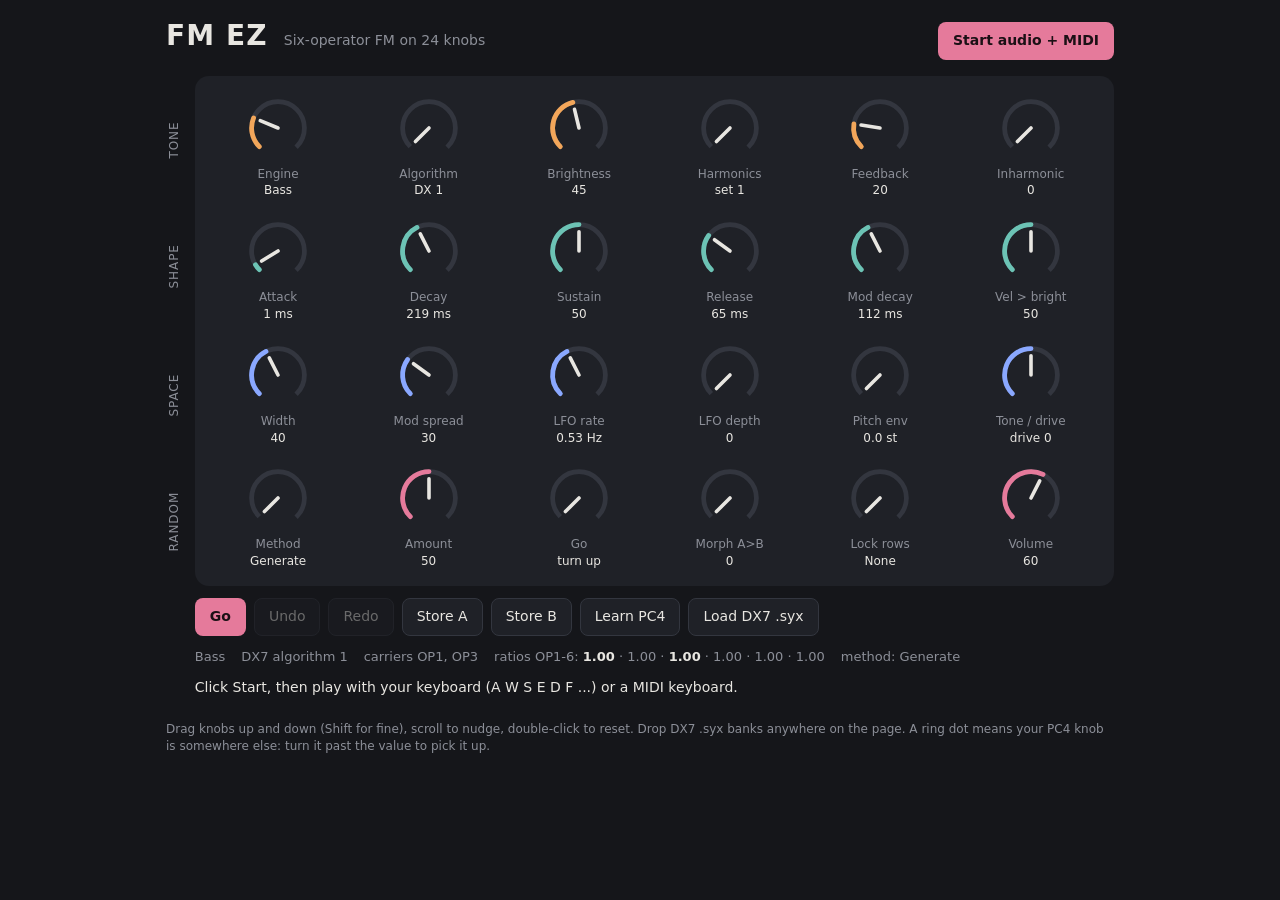
==== index.html @ 7d1e9450 "Load DX7 .syx banks and mutate, breed and morph the voices Co-Authored-By: Claude Opus 5.5 <noreply@" ====
<!doctype html>
<html lang="en">
<head>
  <meta charset="utf-8" />
  <meta name="viewport" content="width=device-width, initial-scale=1" />
  <title>FM EZ</title>
  <link rel="stylesheet" href="css/style.css" />
</head>
<body>
  <header>
    <h1>FM EZ</h1>
    <p class="sub">Six-operator FM on 24 knobs</p>
    <button id="start" class="primary">Start audio + MIDI</button>
  </header>

  <main>
    <div class="rows">
      <span>Tone</span><span>Shape</span><span>Space</span><span>Random</span>
    </div>
    <div id="grid" class="grid"></div>

    <div class="actions">
      <button id="go" class="primary">Go</button>
      <button id="undo">Undo</button>
      <button id="redo">Redo</button>
      <button id="storeA">Store A</button>
      <button id="storeB">Store B</button>
      <button id="learn">Learn PC4</button>
      <button id="load">Load DX7 .syx</button>
      <input id="file" type="file" accept=".syx,.SYX,application/octet-stream" multiple hidden />
    </div>

    <div id="info" class="info"></div>
    <div id="status" class="status">Click Start, then play with your keyboard (A W S E D F ...) or a MIDI keyboard.</div>
  </main>

  <footer>
    Drag knobs up and down (Shift for fine), scroll to nudge, double-click to reset.
    Drop DX7 .syx banks anywhere on the page. A ring dot means your PC4 knob is somewhere else: turn it past the value to pick it up.
  </footer>

  <script type="module" src="js/main.js"></script>
</body>
</html>
---- css/style.css ----
:root {
  --bg: #15161a;
  --panel: #1f2127;
  --ink: #e8e6e1;
  --muted: #8c8f98;
  --track: #33363f;
  --tone: #f2a65a;
  --shape: #6cc3b5;
  --space: #8aa8ff;
  --random: #e57a9b;
  color-scheme: dark;
}
* { box-sizing: border-box; }
body {
  margin: 0;
  background: var(--bg);
  color: var(--ink);
  font: 14px/1.4 system-ui, -apple-system, "Segoe UI", sans-serif;
  padding: 16px;
  max-width: 980px;
  margin-inline: auto;
}
header { display: flex; align-items: baseline; gap: 16px; flex-wrap: wrap; margin-bottom: 16px; }
h1 { margin: 0; font-size: 28px; letter-spacing: 0.04em; }
.sub { margin: 0; color: var(--muted); flex: 1; }
button {
  background: var(--panel); color: var(--ink); border: 1px solid var(--track);
  border-radius: 8px; padding: 8px 14px; font: inherit; cursor: pointer;
}
button:hover { border-color: var(--muted); }
button:disabled { opacity: 0.4; cursor: default; }
button.primary { background: var(--random); color: #1b1015; border-color: transparent; font-weight: 600; }
body.running #start { display: none; }
button.filled { border-color: var(--random); }

main { display: grid; grid-template-columns: auto 1fr; gap: 12px; }
.rows { display: grid; grid-template-rows: repeat(4, 1fr); color: var(--muted); font-size: 12px; text-transform: uppercase; letter-spacing: 0.08em; }
.rows span { display: flex; align-items: center; writing-mode: vertical-rl; transform: rotate(180deg); justify-content: center; }
.grid {
  display: grid; grid-template-columns: repeat(6, 1fr); gap: 8px;
  background: var(--panel); padding: 12px; border-radius: 14px;
}
.knob { text-align: center; user-select: none; touch-action: none; cursor: ns-resize; padding: 4px 0; border-radius: 10px; outline: none; }
.knob:focus-visible, .knob.active { background: #ffffff0d; }
.knob svg { width: 100%; max-width: 72px; display: block; margin: 0 auto; }
.knob .track { fill: none; stroke: var(--track); stroke-width: 4; stroke-dasharray: 103.7 34.6; transform: rotate(135deg); transform-origin: 30px 30px; }
.knob .arc { fill: none; stroke: var(--c); stroke-width: 4; stroke-linecap: round; }
.knob .pointer { stroke: var(--ink); stroke-width: 3; stroke-linecap: round; }
.knob .hw { fill: var(--ink); opacity: 0; }
.knob.waiting .hw { opacity: 0.9; }
.knob.waiting .arc { opacity: 0.55; }
.knob[data-row="tone"] { --c: var(--tone); }
.knob[data-row="shape"] { --c: var(--shape); }
.knob[data-row="space"] { --c: var(--space); }
.knob[data-row="random"] { --c: var(--random); }
.label { font-size: 12px; color: var(--muted); margin-top: 2px; white-space: nowrap; overflow: hidden; text-overflow: ellipsis; }
.value { font-size: 12px; font-variant-numeric: tabular-nums; min-height: 1.4em; white-space: nowrap; overflow: hidden; text-overflow: ellipsis; }
.actions { grid-column: 2; display: flex; flex-wrap: wrap; gap: 8px; }
.info { grid-column: 2; display: flex; flex-wrap: wrap; gap: 6px 16px; color: var(--muted); font-size: 13px; }
.info b { color: var(--ink); }
.status { grid-column: 2; color: var(--ink); min-height: 1.4em; }
footer { margin-top: 24px; color: var(--muted); font-size: 12px; }

@media (max-width: 640px) {
  main { grid-template-columns: 1fr; }
  .rows { display: none; }
  .actions, .info, .status { grid-column: 1; }
  .grid { gap: 2px; padding: 6px; }
  .label, .value { font-size: 10px; }
}
body.drop { outline: 3px dashed var(--random); outline-offset: -8px; }
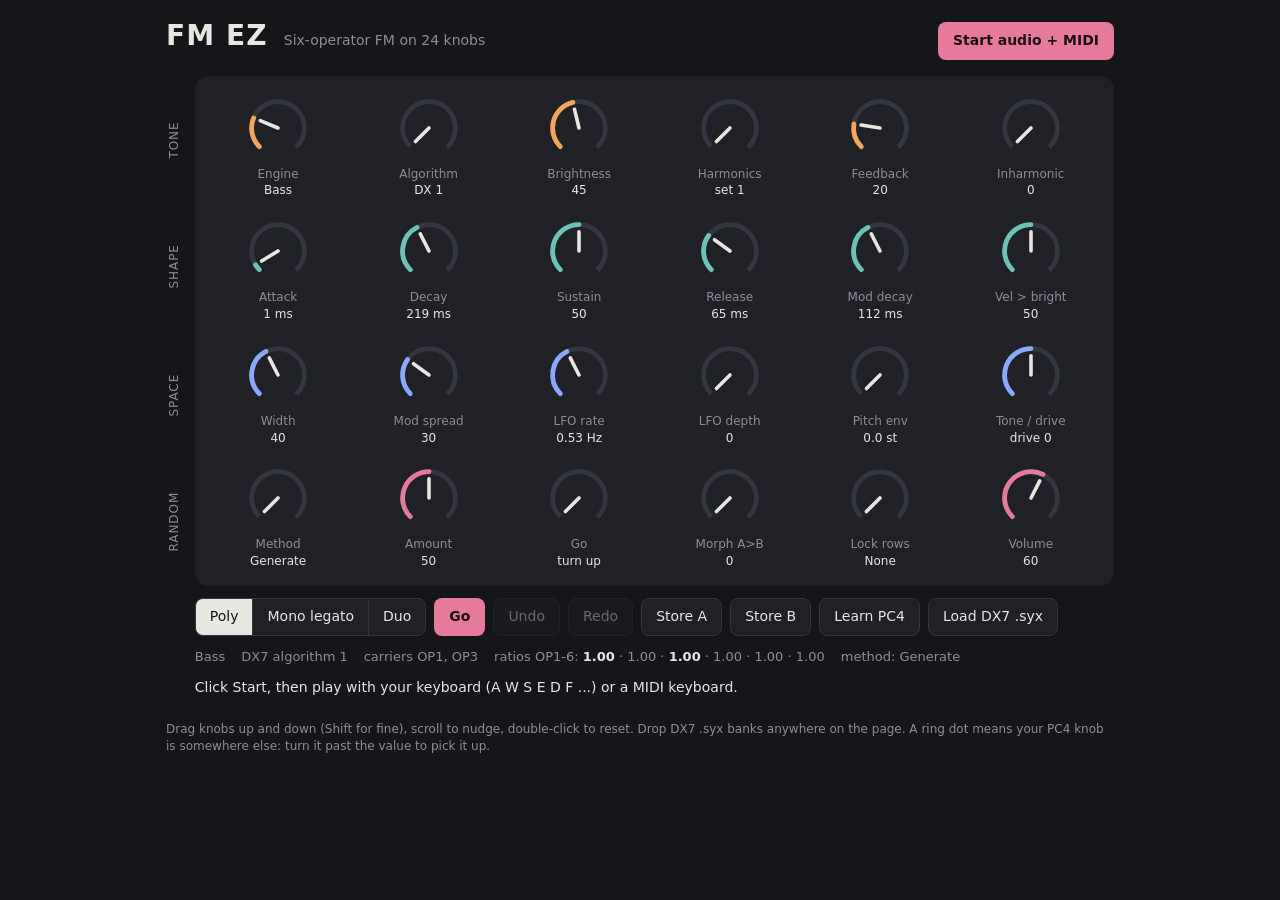
==== commit 148285ae: "Add poly, mono legato and duophonic voice modes Co-Authored-By: Claude Opus 5.5 <noreply@anthropic.c" ====
--- a/index.html
+++ b/index.html
@@ -20,6 +20,9 @@
     <div id="grid" class="grid"></div>
 
     <div class="actions">
+      <div class="seg" role="group" aria-label="Voice mode">
+        <button data-mode="poly" class="on">Poly</button><button data-mode="mono">Mono legato</button><button data-mode="duo">Duo</button>
+      </div>
       <button id="go" class="primary">Go</button>
       <button id="undo">Undo</button>
       <button id="redo">Redo</button>
--- a/css/style.css
+++ b/css/style.css
@@ -69,3 +69,8 @@
   .label, .value { font-size: 10px; }
 }
 body.drop { outline: 3px dashed var(--random); outline-offset: -8px; }
+.seg { display: inline-flex; }
+.seg button { border-radius: 0; margin-left: -1px; }
+.seg button:first-child { border-radius: 8px 0 0 8px; margin-left: 0; }
+.seg button:last-child { border-radius: 0 8px 8px 0; }
+.seg button.on { background: var(--ink); color: var(--bg); }
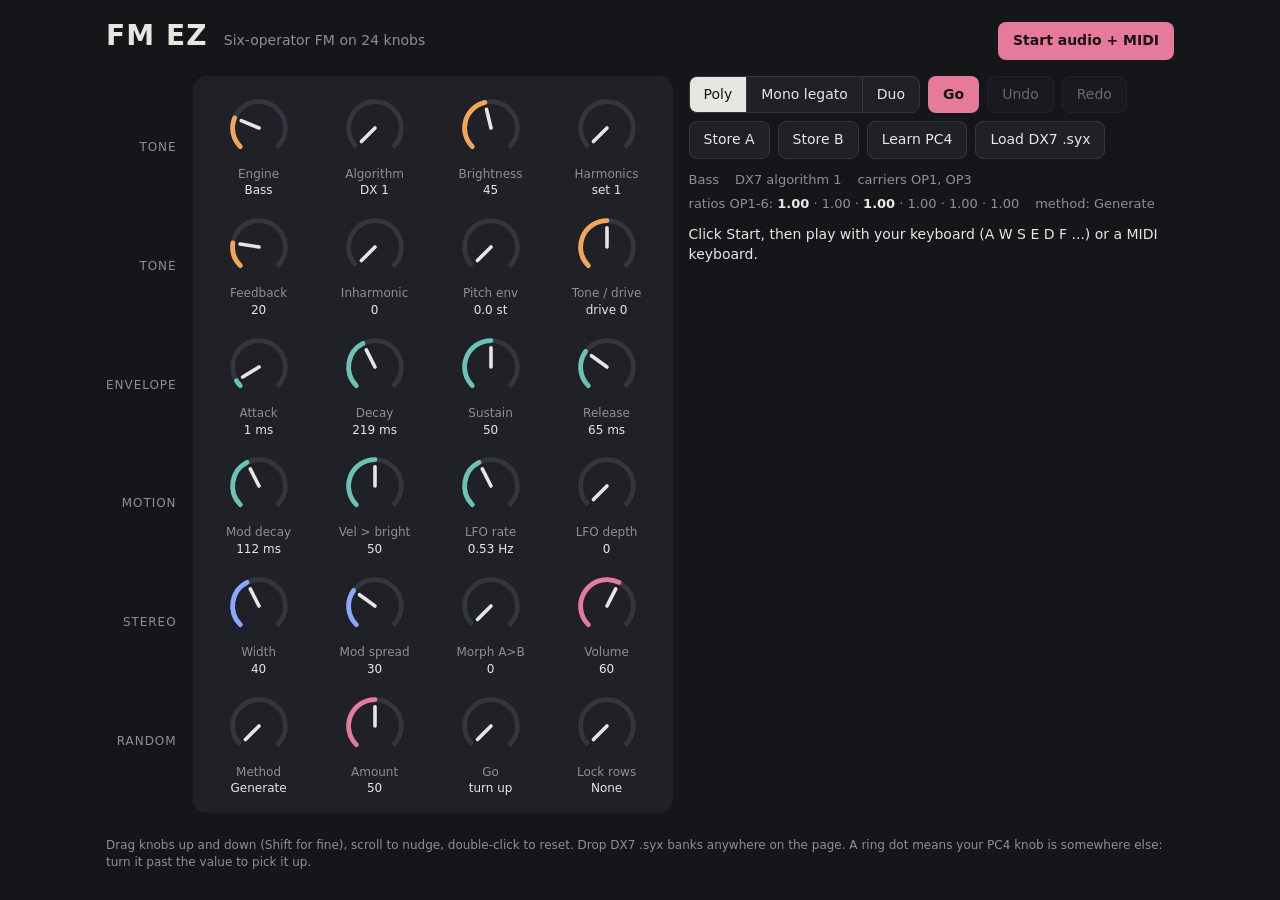
==== commit 95de6cf0: "Lay the knobs out 4 across by 6 down to match the Faderfox PC4 Co-Authored-By: Claude Opus 5.5 <nore" ====
--- a/index.html
+++ b/index.html
@@ -15,10 +15,11 @@
 
   <main>
     <div class="rows">
-      <span>Tone</span><span>Shape</span><span>Space</span><span>Random</span>
+      <span>Tone</span><span>Tone</span><span>Envelope</span><span>Motion</span><span>Stereo</span><span>Random</span>
     </div>
     <div id="grid" class="grid"></div>
 
+    <div class="side">
     <div class="actions">
       <div class="seg" role="group" aria-label="Voice mode">
         <button data-mode="poly" class="on">Poly</button><button data-mode="mono">Mono legato</button><button data-mode="duo">Duo</button>
@@ -35,6 +36,7 @@
 
     <div id="info" class="info"></div>
     <div id="status" class="status">Click Start, then play with your keyboard (A W S E D F ...) or a MIDI keyboard.</div>
+    </div>
   </main>
 
   <footer>
--- a/css/style.css
+++ b/css/style.css
@@ -17,7 +17,7 @@
   color: var(--ink);
   font: 14px/1.4 system-ui, -apple-system, "Segoe UI", sans-serif;
   padding: 16px;
-  max-width: 980px;
+  max-width: 1100px;
   margin-inline: auto;
 }
 header { display: flex; align-items: baseline; gap: 16px; flex-wrap: wrap; margin-bottom: 16px; }
@@ -33,11 +33,12 @@
 body.running #start { display: none; }
 button.filled { border-color: var(--random); }
 
-main { display: grid; grid-template-columns: auto 1fr; gap: 12px; }
-.rows { display: grid; grid-template-rows: repeat(4, 1fr); color: var(--muted); font-size: 12px; text-transform: uppercase; letter-spacing: 0.08em; }
-.rows span { display: flex; align-items: center; writing-mode: vertical-rl; transform: rotate(180deg); justify-content: center; }
+main { display: grid; grid-template-columns: auto minmax(0, 480px) 1fr; gap: 16px; align-items: start; }
+.side { display: flex; flex-direction: column; gap: 12px; }
+.rows { align-self: stretch; padding: 12px 0; display: grid; grid-template-rows: repeat(6, 1fr); color: var(--muted); font-size: 12px; text-transform: uppercase; letter-spacing: 0.08em; }
+.rows span { display: flex; align-items: center; justify-content: flex-end; }
 .grid {
-  display: grid; grid-template-columns: repeat(6, 1fr); gap: 8px;
+  display: grid; grid-template-columns: repeat(4, 1fr); gap: 4px 8px;
   background: var(--panel); padding: 12px; border-radius: 14px;
 }
 .knob { text-align: center; user-select: none; touch-action: none; cursor: ns-resize; padding: 4px 0; border-radius: 10px; outline: none; }
@@ -55,16 +56,19 @@
 .knob[data-row="random"] { --c: var(--random); }
 .label { font-size: 12px; color: var(--muted); margin-top: 2px; white-space: nowrap; overflow: hidden; text-overflow: ellipsis; }
 .value { font-size: 12px; font-variant-numeric: tabular-nums; min-height: 1.4em; white-space: nowrap; overflow: hidden; text-overflow: ellipsis; }
-.actions { grid-column: 2; display: flex; flex-wrap: wrap; gap: 8px; }
-.info { grid-column: 2; display: flex; flex-wrap: wrap; gap: 6px 16px; color: var(--muted); font-size: 13px; }
+.actions { display: flex; flex-wrap: wrap; gap: 8px; }
+.info { display: flex; flex-wrap: wrap; gap: 6px 16px; color: var(--muted); font-size: 13px; }
 .info b { color: var(--ink); }
-.status { grid-column: 2; color: var(--ink); min-height: 1.4em; }
+.status { color: var(--ink); min-height: 1.4em; }
 footer { margin-top: 24px; color: var(--muted); font-size: 12px; }
 
+@media (max-width: 860px) {
+  main { grid-template-columns: auto minmax(0, 480px); }
+  .side { grid-column: 1 / -1; }
+}
 @media (max-width: 640px) {
   main { grid-template-columns: 1fr; }
   .rows { display: none; }
-  .actions, .info, .status { grid-column: 1; }
   .grid { gap: 2px; padding: 6px; }
   .label, .value { font-size: 10px; }
 }
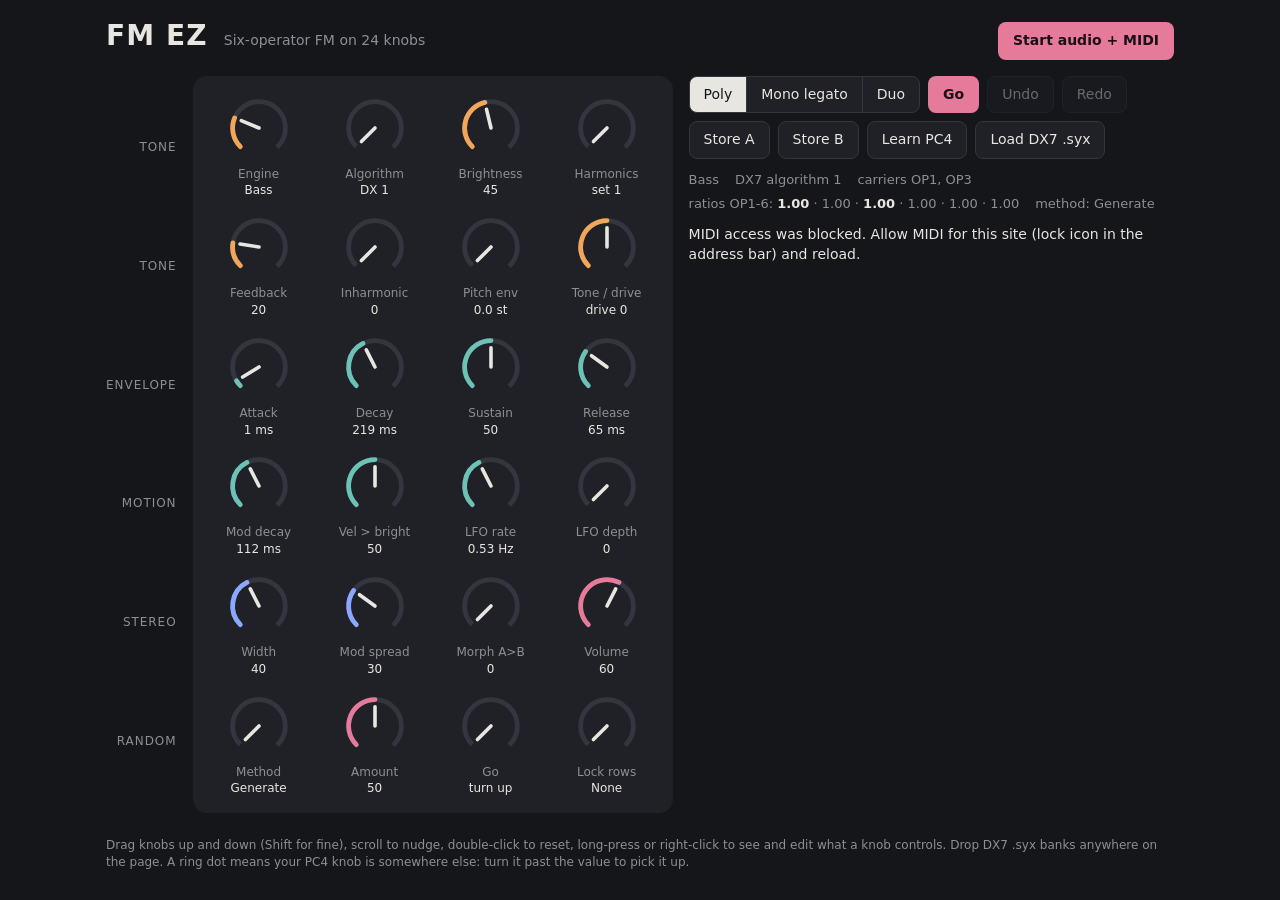
==== commit 2f41c703: "Long-press or right-click a knob to see and edit what it controls The matrix shows every operator an" ====
--- a/index.html
+++ b/index.html
@@ -40,9 +40,11 @@
   </main>
 
   <footer>
-    Drag knobs up and down (Shift for fine), scroll to nudge, double-click to reset.
+    Drag knobs up and down (Shift for fine), scroll to nudge, double-click to reset, long-press or right-click to see and edit what a knob controls.
     Drop DX7 .syx banks anywhere on the page. A ring dot means your PC4 knob is somewhere else: turn it past the value to pick it up.
   </footer>
+
+  <div id="matrix" class="matrix" hidden><div class="panel" role="dialog" aria-label="Knob matrix"></div></div>
 
   <script type="module" src="js/main.js"></script>
 </body>
--- a/css/style.css
+++ b/css/style.css
@@ -78,3 +78,24 @@
 .seg button:first-child { border-radius: 8px 0 0 8px; margin-left: 0; }
 .seg button:last-child { border-radius: 0 8px 8px 0; }
 .seg button.on { background: var(--ink); color: var(--bg); }
+.knob.learn { background: #e57a9b33; box-shadow: 0 0 0 2px var(--random) inset; }
+
+.matrix { position: fixed; inset: 0; background: #0009; display: flex; align-items: center; justify-content: center; padding: 16px; z-index: 10; }
+.matrix[hidden] { display: none; }
+.matrix .panel { background: var(--panel); border: 1px solid var(--track); border-radius: 14px; padding: 16px 20px; max-width: min(900px, 100%); max-height: 90vh; overflow: auto; }
+.matrix h2 { margin: 0 0 12px; font-size: 18px; }
+.matrix h2 span { color: var(--muted); font-weight: normal; margin-left: 8px; }
+.matrix table { border-collapse: collapse; font-size: 13px; font-variant-numeric: tabular-nums; }
+.matrix th, .matrix td { padding: 6px 10px; border-bottom: 1px solid var(--track); text-align: left; vertical-align: top; white-space: nowrap; }
+.matrix thead th { color: var(--muted); font-weight: normal; }
+.matrix tbody th small { display: block; color: var(--muted); font-weight: normal; }
+.matrix td b { display: block; font-weight: 600; }
+.matrix td small { color: var(--muted); }
+.matrix td.off { color: var(--track); }
+.matrix td.depth input { width: 110px; accent-color: var(--random); vertical-align: middle; }
+.matrix td.depth output { display: inline-block; width: 44px; text-align: right; }
+.matrix .globals { list-style: none; padding: 0; margin: 12px 0 0; display: grid; gap: 6px; }
+.matrix .globals li { display: grid; grid-template-columns: 180px 120px 1fr; gap: 8px; }
+.matrix .globals span, .matrix .globals small, .matrix .hint, .matrix .help { color: var(--muted); }
+.matrix .hint { font-size: 12px; margin: 12px 0 0; }
+.matrix .hint button { margin-left: 8px; padding: 4px 10px; font-size: 12px; }
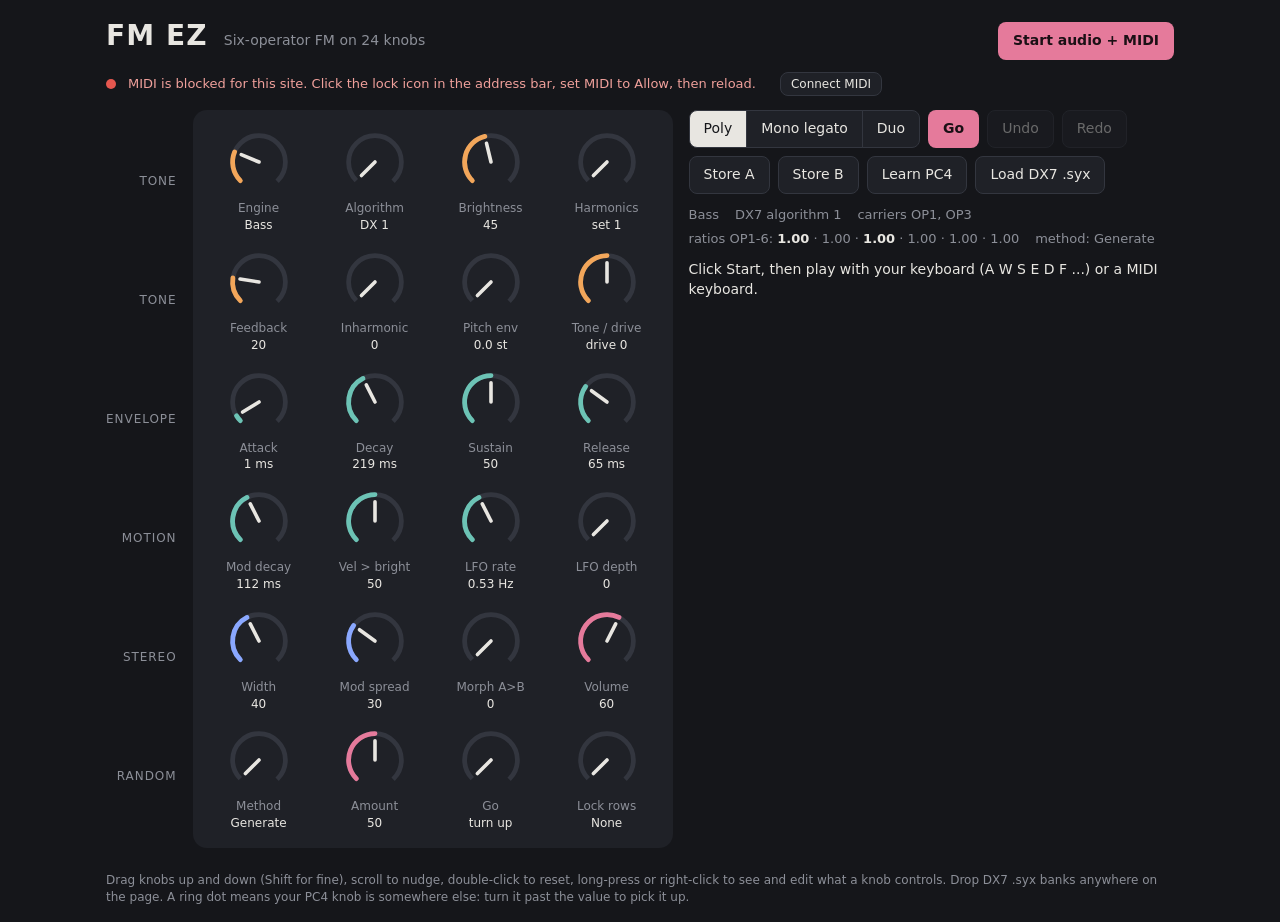
==== commit f9adb83a: "MIDI diagnostics bar and a fix for ports going silent - Keep a reference to the MIDIAccess object (C" ====
--- a/index.html
+++ b/index.html
@@ -12,6 +12,13 @@
     <p class="sub">Six-operator FM on 24 knobs</p>
     <button id="start" class="primary">Start audio + MIDI</button>
   </header>
+
+  <div id="midibar" class="midibar" role="status">
+    <span id="mididot" class="dot" aria-hidden="true"></span>
+    <span id="midiports">MIDI: starting...</span>
+    <span id="midilast"></span>
+    <button id="midiconnect">Connect MIDI</button>
+  </div>
 
   <main>
     <div class="rows">
--- a/css/style.css
+++ b/css/style.css
@@ -99,3 +99,12 @@
 .matrix .globals span, .matrix .globals small, .matrix .hint, .matrix .help { color: var(--muted); }
 .matrix .hint { font-size: 12px; margin: 12px 0 0; }
 .matrix .hint button { margin-left: 8px; padding: 4px 10px; font-size: 12px; }
+
+.midibar { display: flex; flex-wrap: wrap; align-items: center; gap: 4px 12px; margin: -4px 0 14px; font-size: 13px; color: var(--muted); }
+.midibar .dot { width: 10px; height: 10px; border-radius: 50%; background: var(--track); transition: background 0.5s; flex: none; }
+.midibar .dot.ok { background: #4fbf7a; }
+.midibar .dot.bad { background: #e5574f; }
+.midibar .dot.flash { background: var(--random); transition: none; }
+.midibar.problem #midiports { color: #f0a09b; }
+.midibar #midilast { color: var(--ink); font-variant-numeric: tabular-nums; }
+.midibar button { padding: 3px 10px; font-size: 12px; }
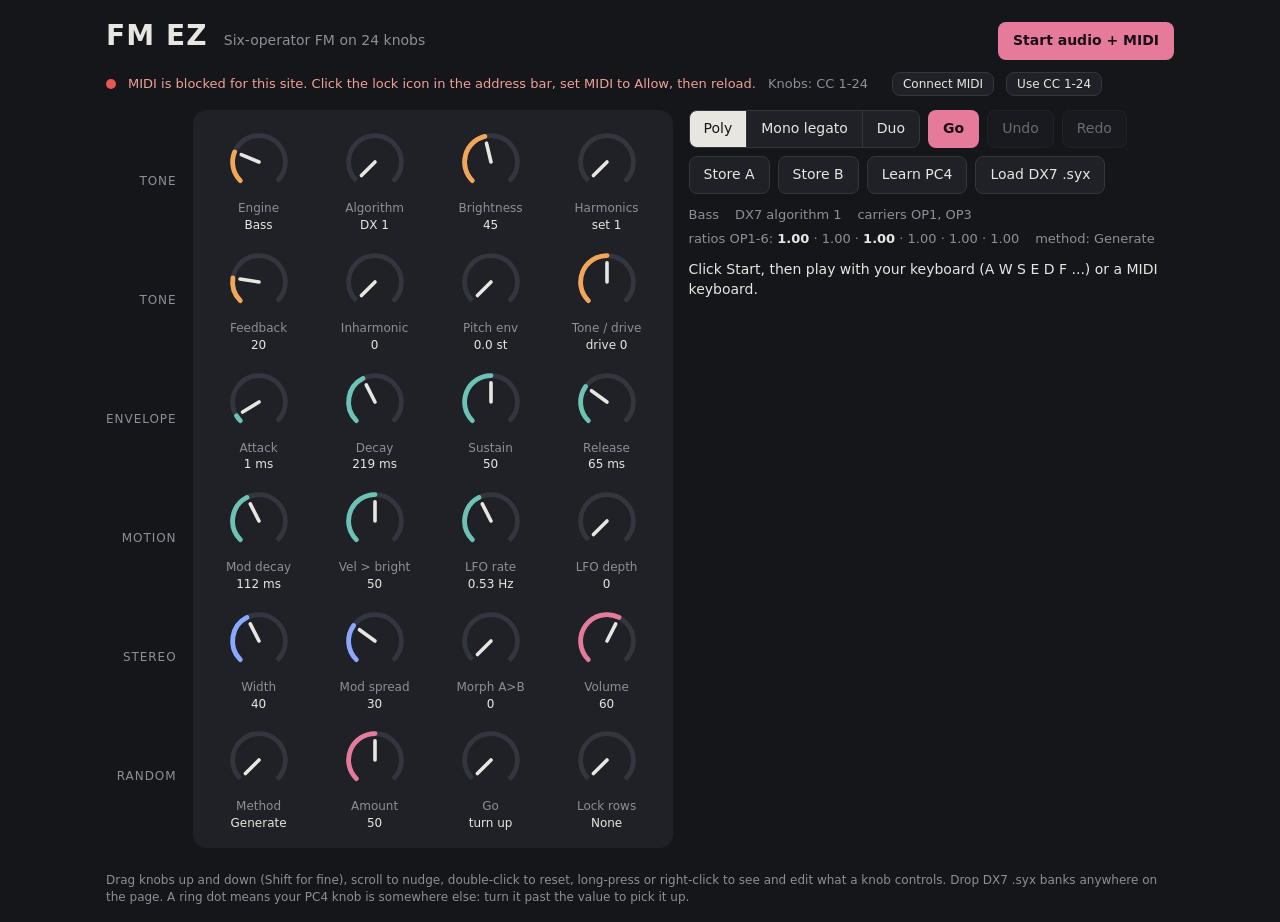
==== commit 25ee82a8: "Default PC4 mapping: CC 1-24 in grid order on any channel Learn PC4 still overrides it; Use CC 1-24 " ====
--- a/index.html
+++ b/index.html
@@ -16,8 +16,10 @@
   <div id="midibar" class="midibar" role="status">
     <span id="mididot" class="dot" aria-hidden="true"></span>
     <span id="midiports">MIDI: starting...</span>
+    <span id="midimap"></span>
     <span id="midilast"></span>
     <button id="midiconnect">Connect MIDI</button>
+    <button id="midireset">Use CC 1-24</button>
   </div>
 
   <main>
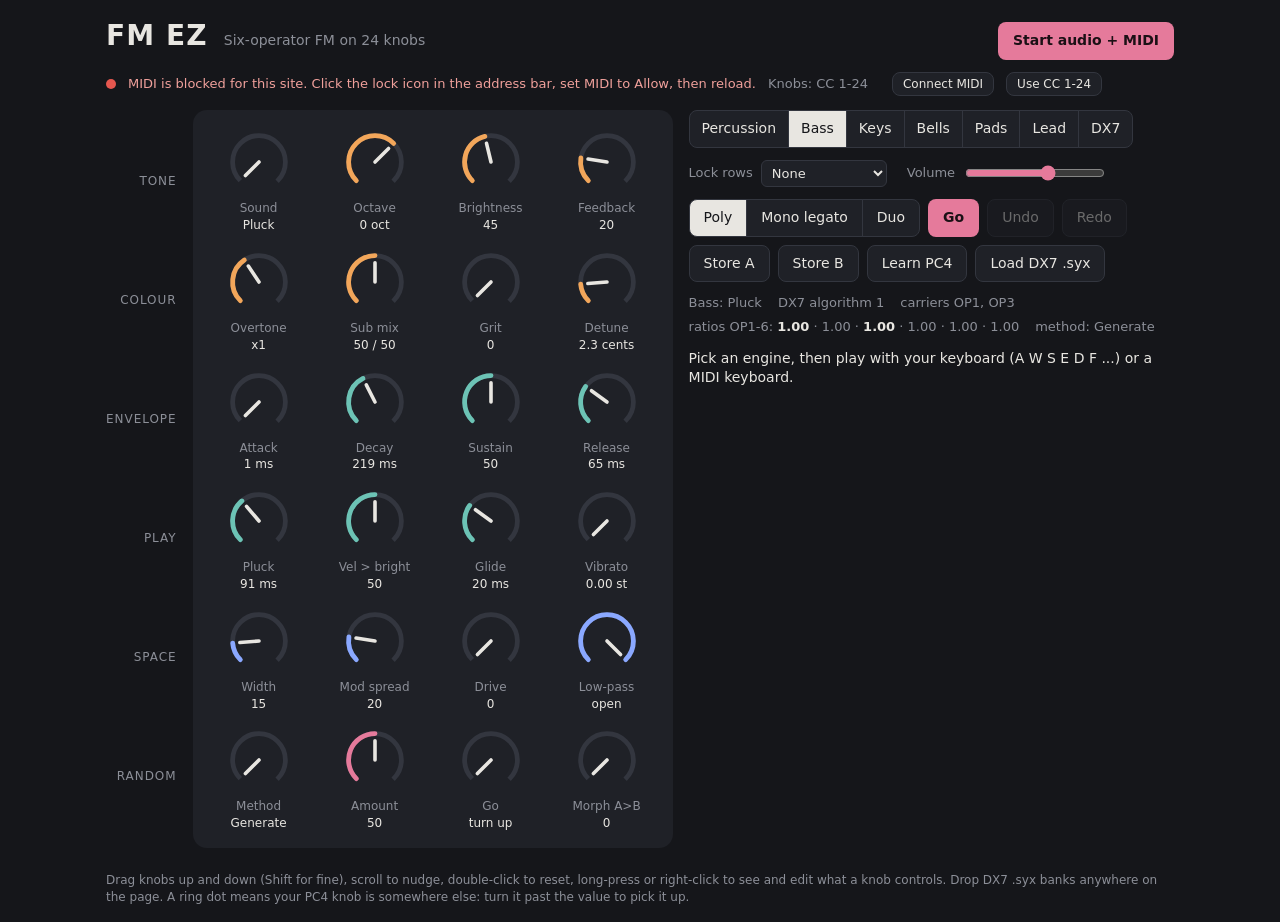
==== commit 54415554: "Engine switch with its own set of macros per engine Engines are picked with on-screen buttons or MID" ====
--- a/index.html
+++ b/index.html
@@ -29,8 +29,13 @@
     <div id="grid" class="grid"></div>
 
     <div class="side">
+    <div id="engines" class="seg engines" role="group" aria-label="Engine"></div>
+    <div class="controls">
+      <label>Lock rows <select id="lock"></select></label>
+      <label>Volume <input id="volume" type="range" min="0" max="100" /></label>
+    </div>
     <div class="actions">
-      <div class="seg" role="group" aria-label="Voice mode">
+      <div id="modes" class="seg" role="group" aria-label="Voice mode">
         <button data-mode="poly" class="on">Poly</button><button data-mode="mono">Mono legato</button><button data-mode="duo">Duo</button>
       </div>
       <button id="go" class="primary">Go</button>
@@ -44,7 +49,7 @@
     </div>
 
     <div id="info" class="info"></div>
-    <div id="status" class="status">Click Start, then play with your keyboard (A W S E D F ...) or a MIDI keyboard.</div>
+    <div id="status" class="status">Pick an engine, then play with your keyboard (A W S E D F ...) or a MIDI keyboard.</div>
     </div>
   </main>
 
--- a/css/style.css
+++ b/css/style.css
@@ -108,3 +108,10 @@
 .midibar.problem #midiports { color: #f0a09b; }
 .midibar #midilast { color: var(--ink); font-variant-numeric: tabular-nums; }
 .midibar button { padding: 3px 10px; font-size: 12px; }
+
+.engines { flex-wrap: wrap; }
+.engines button { padding: 8px 12px; }
+.controls { display: flex; flex-wrap: wrap; gap: 8px 20px; align-items: center; color: var(--muted); font-size: 13px; }
+.controls label { display: flex; align-items: center; gap: 8px; }
+.controls select { background: var(--panel); color: var(--ink); border: 1px solid var(--track); border-radius: 6px; padding: 4px 6px; font: inherit; }
+.controls input[type=range] { accent-color: var(--random); width: 140px; }
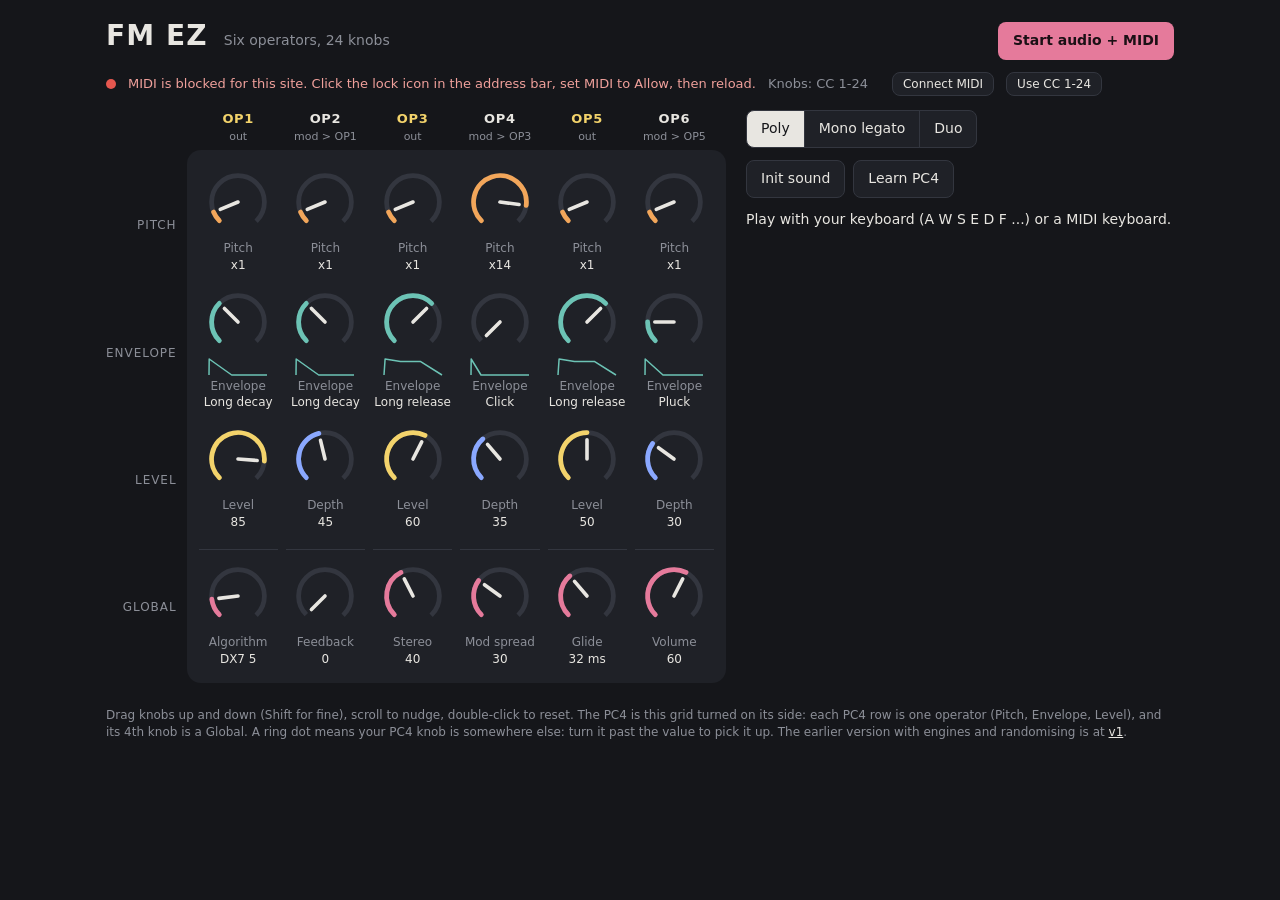
==== commit c6a9252c: "Simplify to just the engine: pitch, envelope morph and level per operator Six columns, one per opera" ====
--- a/index.html
+++ b/index.html
@@ -9,7 +9,7 @@
 <body>
   <header>
     <h1>FM EZ</h1>
-    <p class="sub">Six-operator FM on 24 knobs</p>
+    <p class="sub">Six operators, 24 knobs</p>
     <button id="start" class="primary">Start audio + MIDI</button>
   </header>
 
@@ -23,42 +23,30 @@
   </div>
 
   <main>
-    <div class="rows">
-      <span>Tone</span><span>Tone</span><span>Envelope</span><span>Motion</span><span>Stereo</span><span>Random</span>
+    <div class="board">
+      <div id="heads" class="heads"></div>
+      <div class="rows"><span>Pitch</span><span>Envelope</span><span>Level</span><span>Global</span></div>
+      <div id="grid" class="grid"></div>
     </div>
-    <div id="grid" class="grid"></div>
 
     <div class="side">
-    <div id="engines" class="seg engines" role="group" aria-label="Engine"></div>
-    <div class="controls">
-      <label>Lock rows <select id="lock"></select></label>
-      <label>Volume <input id="volume" type="range" min="0" max="100" /></label>
-    </div>
-    <div class="actions">
       <div id="modes" class="seg" role="group" aria-label="Voice mode">
         <button data-mode="poly" class="on">Poly</button><button data-mode="mono">Mono legato</button><button data-mode="duo">Duo</button>
       </div>
-      <button id="go" class="primary">Go</button>
-      <button id="undo">Undo</button>
-      <button id="redo">Redo</button>
-      <button id="storeA">Store A</button>
-      <button id="storeB">Store B</button>
-      <button id="learn">Learn PC4</button>
-      <button id="load">Load DX7 .syx</button>
-      <input id="file" type="file" accept=".syx,.SYX,application/octet-stream" multiple hidden />
-    </div>
-
-    <div id="info" class="info"></div>
-    <div id="status" class="status">Pick an engine, then play with your keyboard (A W S E D F ...) or a MIDI keyboard.</div>
+      <div class="actions">
+        <button id="init">Init sound</button>
+        <button id="learn">Learn PC4</button>
+      </div>
+      <div id="status" class="status">Play with your keyboard (A W S E D F ...) or a MIDI keyboard.</div>
     </div>
   </main>
 
   <footer>
-    Drag knobs up and down (Shift for fine), scroll to nudge, double-click to reset, long-press or right-click to see and edit what a knob controls.
-    Drop DX7 .syx banks anywhere on the page. A ring dot means your PC4 knob is somewhere else: turn it past the value to pick it up.
+    Drag knobs up and down (Shift for fine), scroll to nudge, double-click to reset.
+    The PC4 is this grid turned on its side: each PC4 row is one operator (Pitch, Envelope, Level), and its 4th knob is a Global.
+    A ring dot means your PC4 knob is somewhere else: turn it past the value to pick it up.
+    The earlier version with engines and randomising is at <a href="v1/">v1</a>.
   </footer>
-
-  <div id="matrix" class="matrix" hidden><div class="panel" role="dialog" aria-label="Knob matrix"></div></div>
 
   <script type="module" src="js/main.js"></script>
 </body>
--- a/css/style.css
+++ b/css/style.css
@@ -8,6 +8,7 @@
   --shape: #6cc3b5;
   --space: #8aa8ff;
   --random: #e57a9b;
+  --level: #f3d36b;
   color-scheme: dark;
 }
 * { box-sizing: border-box; }
@@ -33,14 +34,20 @@
 body.running #start { display: none; }
 button.filled { border-color: var(--random); }
 
-main { display: grid; grid-template-columns: auto minmax(0, 480px) 1fr; gap: 16px; align-items: start; }
+main { display: grid; grid-template-columns: minmax(0, 620px) 1fr; gap: 20px; align-items: start; }
 .side { display: flex; flex-direction: column; gap: 12px; }
-.rows { align-self: stretch; padding: 12px 0; display: grid; grid-template-rows: repeat(6, 1fr); color: var(--muted); font-size: 12px; text-transform: uppercase; letter-spacing: 0.08em; }
+.board { display: grid; grid-template-columns: auto 1fr; gap: 0 10px; }
+.heads { grid-column: 2; display: grid; grid-template-columns: repeat(6, 1fr); gap: 8px; padding: 0 12px 6px; text-align: center; }
+.head b { display: block; font-size: 13px; letter-spacing: 0.05em; }
+.head small { display: block; font-size: 11px; color: var(--muted); white-space: nowrap; overflow: hidden; text-overflow: ellipsis; }
+.head.carrier b { color: var(--level); }
+.rows { grid-column: 1; padding: 12px 0; display: grid; grid-template-rows: repeat(4, 1fr); color: var(--muted); font-size: 12px; text-transform: uppercase; letter-spacing: 0.08em; }
 .rows span { display: flex; align-items: center; justify-content: flex-end; }
 .grid {
-  display: grid; grid-template-columns: repeat(4, 1fr); gap: 4px 8px;
+  grid-column: 2; display: grid; grid-template-columns: repeat(6, 1fr); gap: 4px 8px;
   background: var(--panel); padding: 12px; border-radius: 14px;
 }
+.grid .knob:nth-child(n+19) { margin-top: 10px; padding-top: 10px; border-top: 1px solid var(--track); border-radius: 0; }
 .knob { text-align: center; user-select: none; touch-action: none; cursor: ns-resize; padding: 4px 0; border-radius: 10px; outline: none; }
 .knob:focus-visible, .knob.active { background: #ffffff0d; }
 .knob svg { width: 100%; max-width: 72px; display: block; margin: 0 auto; }
@@ -50,10 +57,13 @@
 .knob .hw { fill: var(--ink); opacity: 0; }
 .knob.waiting .hw { opacity: 0.9; }
 .knob.waiting .arc { opacity: 0.55; }
-.knob[data-row="tone"] { --c: var(--tone); }
-.knob[data-row="shape"] { --c: var(--shape); }
-.knob[data-row="space"] { --c: var(--space); }
-.knob[data-row="random"] { --c: var(--random); }
+.knob[data-row="pitch"] { --c: var(--tone); }
+.knob[data-row="env"] { --c: var(--shape); }
+.knob[data-row="level"] { --c: var(--space); }
+.knob[data-row="level"].carrier { --c: var(--level); }
+.knob[data-row="global"] { --c: var(--random); }
+.knob .shape { width: 100%; max-width: 64px; height: 18px; display: block; margin: 0 auto; }
+.knob .shape polyline { fill: none; stroke: var(--shape); stroke-width: 1.5; stroke-linejoin: round; }
 .label { font-size: 12px; color: var(--muted); margin-top: 2px; white-space: nowrap; overflow: hidden; text-overflow: ellipsis; }
 .value { font-size: 12px; font-variant-numeric: tabular-nums; min-height: 1.4em; white-space: nowrap; overflow: hidden; text-overflow: ellipsis; }
 .actions { display: flex; flex-wrap: wrap; gap: 8px; }
@@ -63,42 +73,22 @@
 footer { margin-top: 24px; color: var(--muted); font-size: 12px; }
 
 @media (max-width: 860px) {
-  main { grid-template-columns: auto minmax(0, 480px); }
-  .side { grid-column: 1 / -1; }
+  main { grid-template-columns: 1fr; }
 }
-@media (max-width: 640px) {
-  main { grid-template-columns: 1fr; }
+@media (max-width: 560px) {
   .rows { display: none; }
+  .heads, .grid { grid-column: 1 / -1; }
   .grid { gap: 2px; padding: 6px; }
-  .label, .value { font-size: 10px; }
+  .heads { padding: 0 6px 4px; gap: 2px; }
+  .label, .value, .head small { font-size: 10px; }
 }
-body.drop { outline: 3px dashed var(--random); outline-offset: -8px; }
+footer a { color: var(--ink); }
 .seg { display: inline-flex; }
 .seg button { border-radius: 0; margin-left: -1px; }
 .seg button:first-child { border-radius: 8px 0 0 8px; margin-left: 0; }
 .seg button:last-child { border-radius: 0 8px 8px 0; }
 .seg button.on { background: var(--ink); color: var(--bg); }
 .knob.learn { background: #e57a9b33; box-shadow: 0 0 0 2px var(--random) inset; }
-
-.matrix { position: fixed; inset: 0; background: #0009; display: flex; align-items: center; justify-content: center; padding: 16px; z-index: 10; }
-.matrix[hidden] { display: none; }
-.matrix .panel { background: var(--panel); border: 1px solid var(--track); border-radius: 14px; padding: 16px 20px; max-width: min(900px, 100%); max-height: 90vh; overflow: auto; }
-.matrix h2 { margin: 0 0 12px; font-size: 18px; }
-.matrix h2 span { color: var(--muted); font-weight: normal; margin-left: 8px; }
-.matrix table { border-collapse: collapse; font-size: 13px; font-variant-numeric: tabular-nums; }
-.matrix th, .matrix td { padding: 6px 10px; border-bottom: 1px solid var(--track); text-align: left; vertical-align: top; white-space: nowrap; }
-.matrix thead th { color: var(--muted); font-weight: normal; }
-.matrix tbody th small { display: block; color: var(--muted); font-weight: normal; }
-.matrix td b { display: block; font-weight: 600; }
-.matrix td small { color: var(--muted); }
-.matrix td.off { color: var(--track); }
-.matrix td.depth input { width: 110px; accent-color: var(--random); vertical-align: middle; }
-.matrix td.depth output { display: inline-block; width: 44px; text-align: right; }
-.matrix .globals { list-style: none; padding: 0; margin: 12px 0 0; display: grid; gap: 6px; }
-.matrix .globals li { display: grid; grid-template-columns: 180px 120px 1fr; gap: 8px; }
-.matrix .globals span, .matrix .globals small, .matrix .hint, .matrix .help { color: var(--muted); }
-.matrix .hint { font-size: 12px; margin: 12px 0 0; }
-.matrix .hint button { margin-left: 8px; padding: 4px 10px; font-size: 12px; }
 
 .midibar { display: flex; flex-wrap: wrap; align-items: center; gap: 4px 12px; margin: -4px 0 14px; font-size: 13px; color: var(--muted); }
 .midibar .dot { width: 10px; height: 10px; border-radius: 50%; background: var(--track); transition: background 0.5s; flex: none; }
@@ -109,9 +99,3 @@
 .midibar #midilast { color: var(--ink); font-variant-numeric: tabular-nums; }
 .midibar button { padding: 3px 10px; font-size: 12px; }
 
-.engines { flex-wrap: wrap; }
-.engines button { padding: 8px 12px; }
-.controls { display: flex; flex-wrap: wrap; gap: 8px 20px; align-items: center; color: var(--muted); font-size: 13px; }
-.controls label { display: flex; align-items: center; gap: 8px; }
-.controls select { background: var(--panel); color: var(--ink); border: 1px solid var(--track); border-radius: 6px; padding: 4px 6px; font: inherit; }
-.controls input[type=range] { accent-color: var(--random); width: 140px; }
